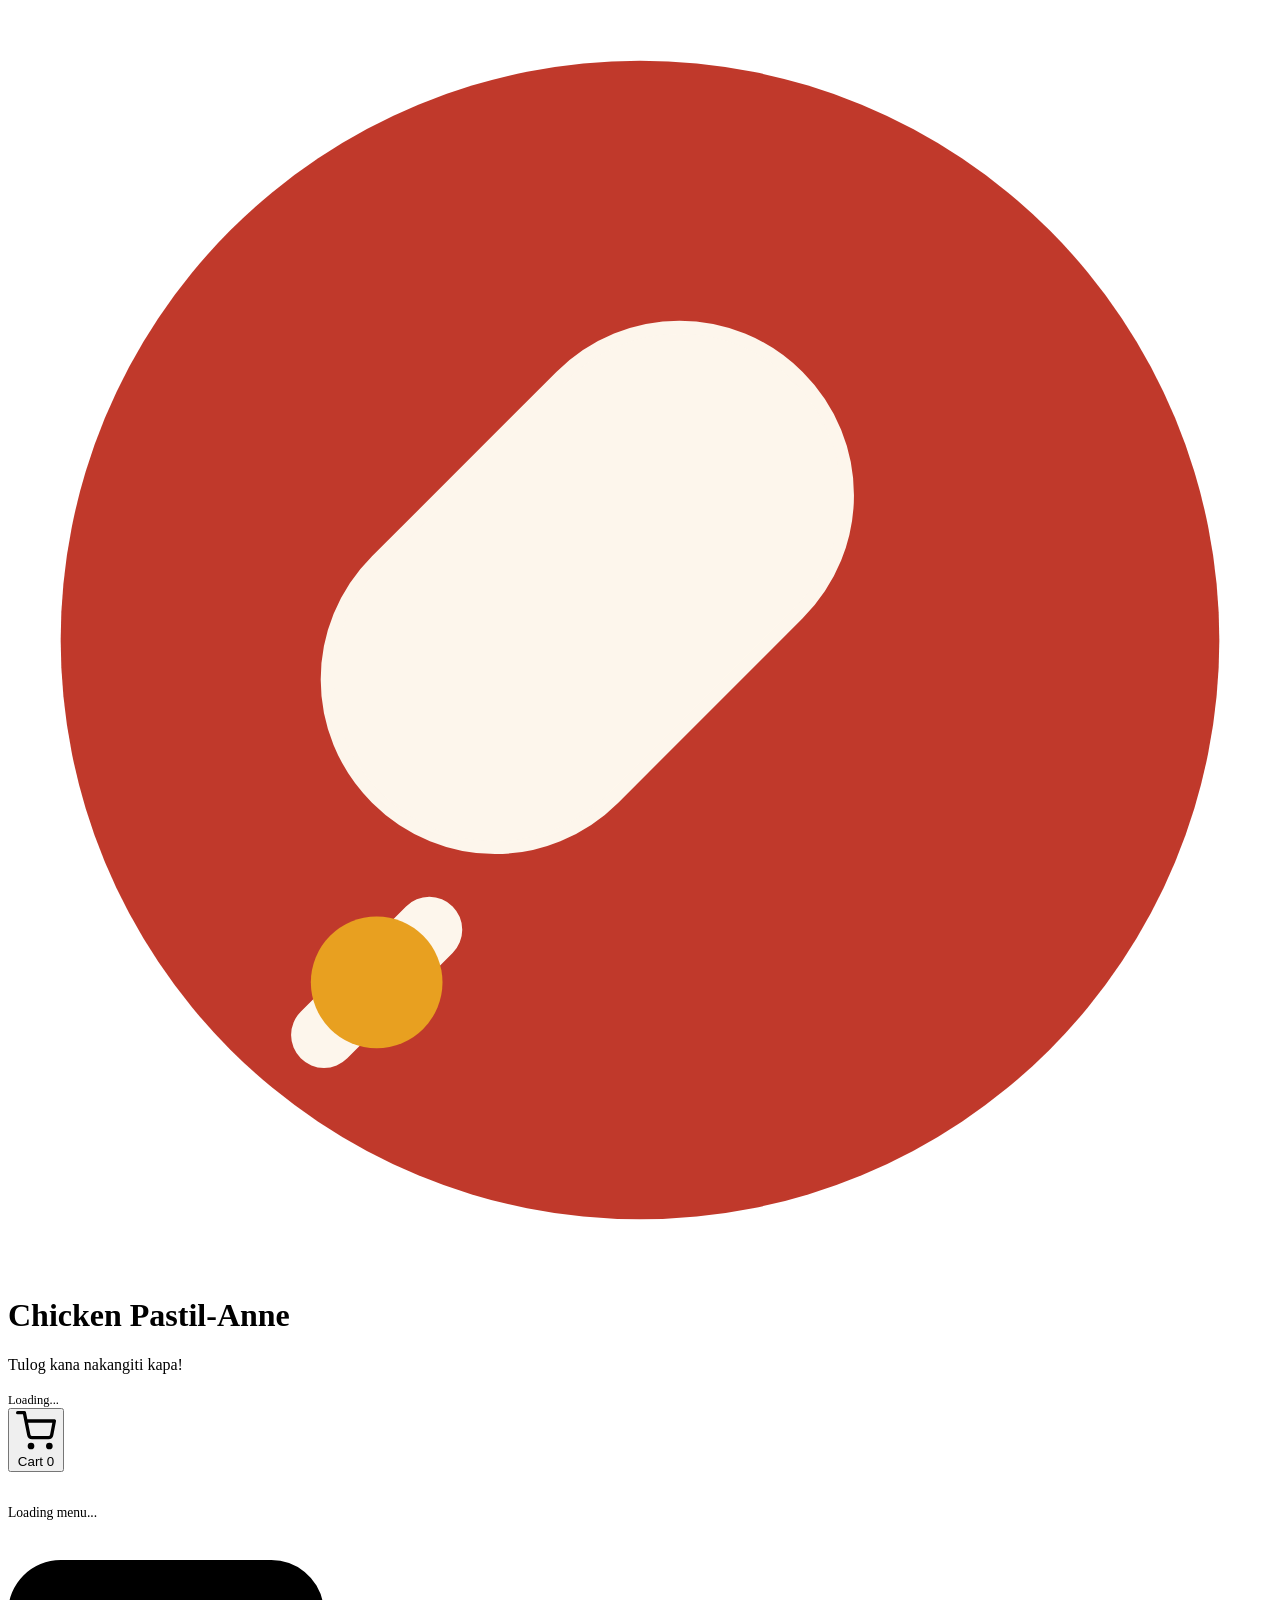
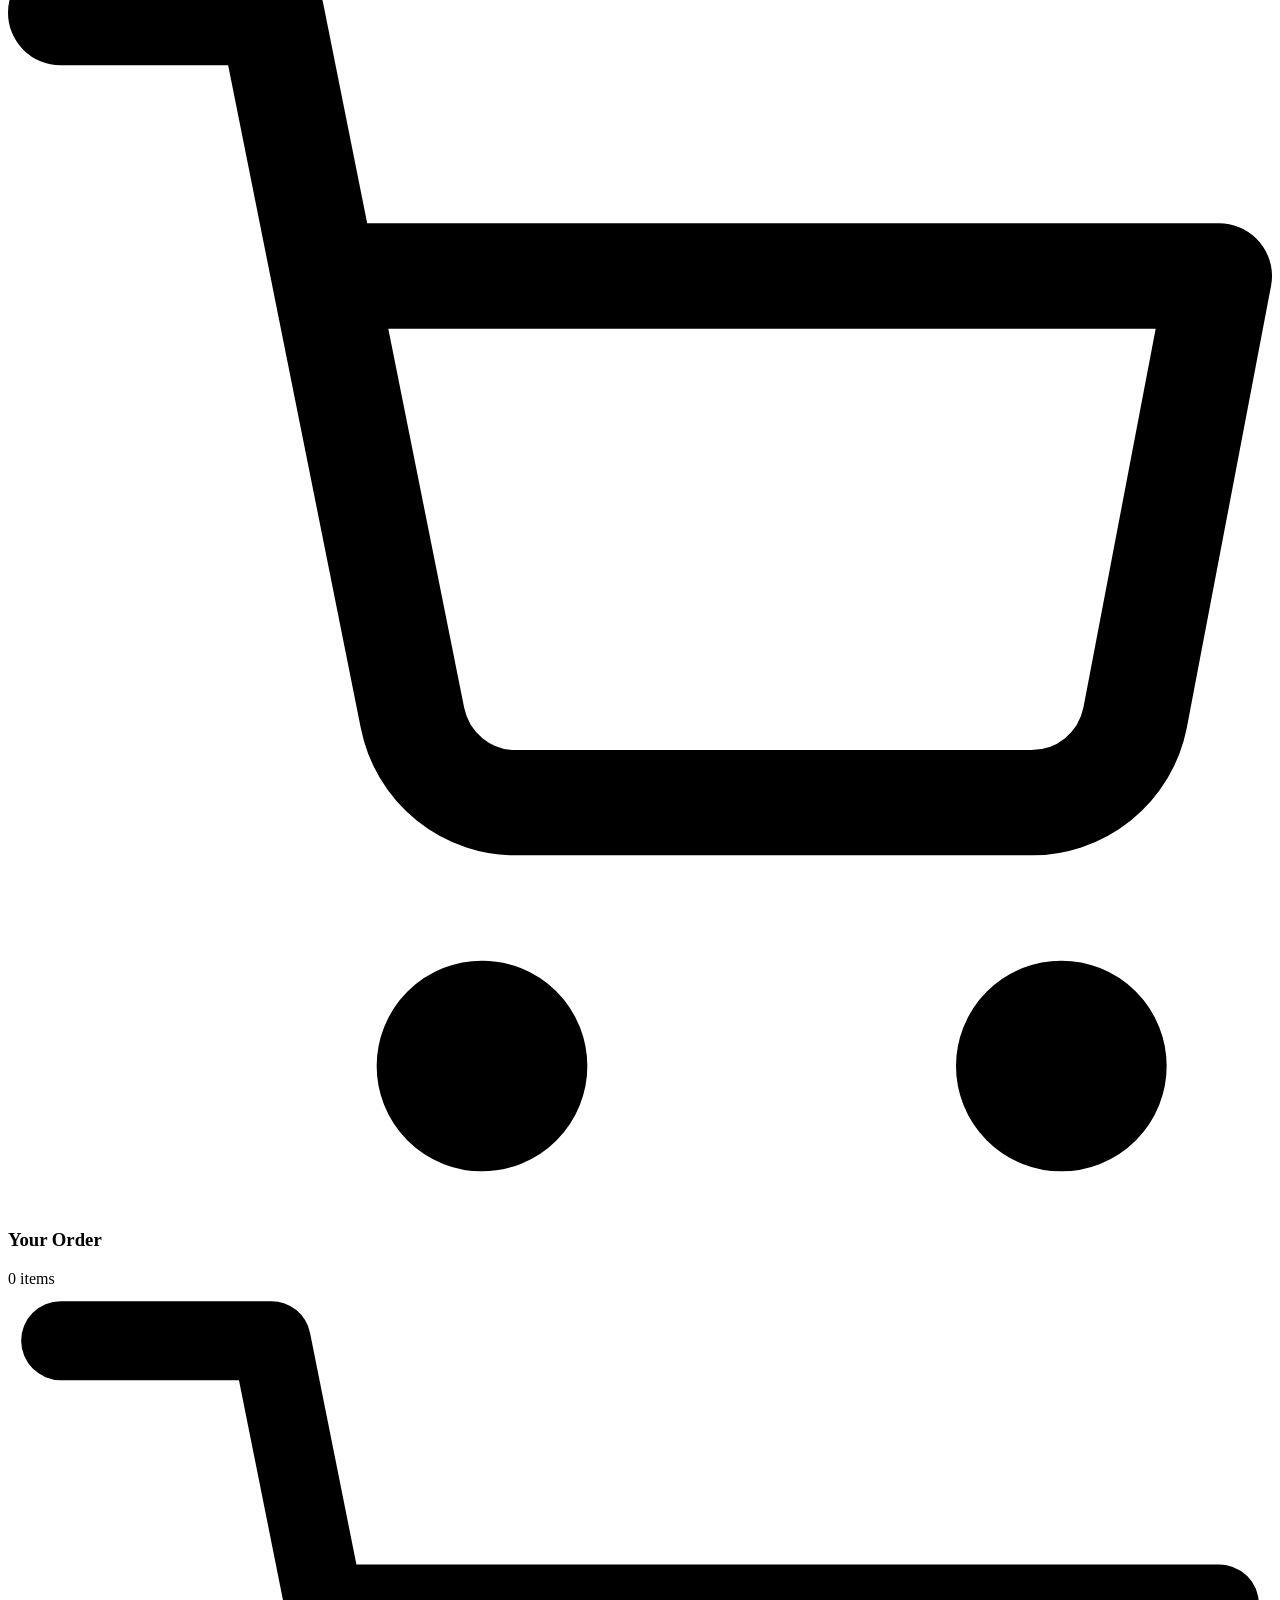
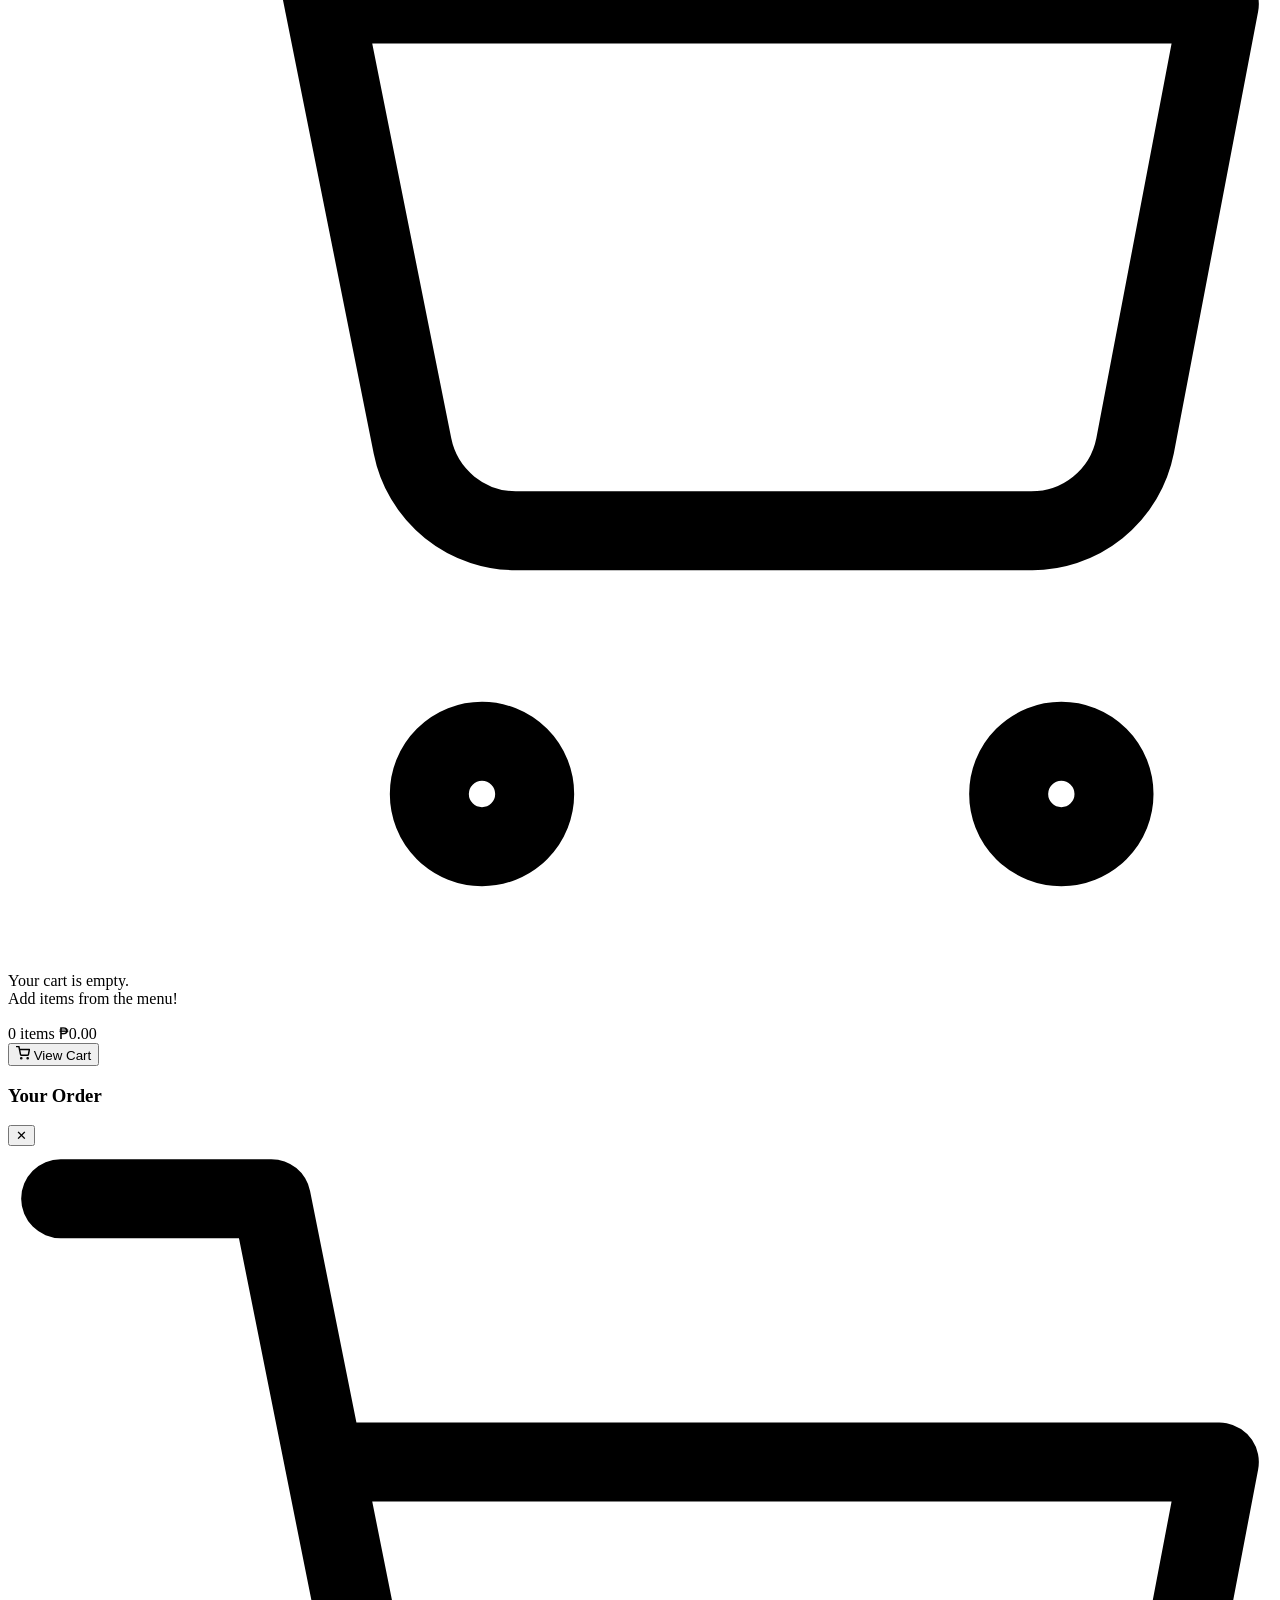
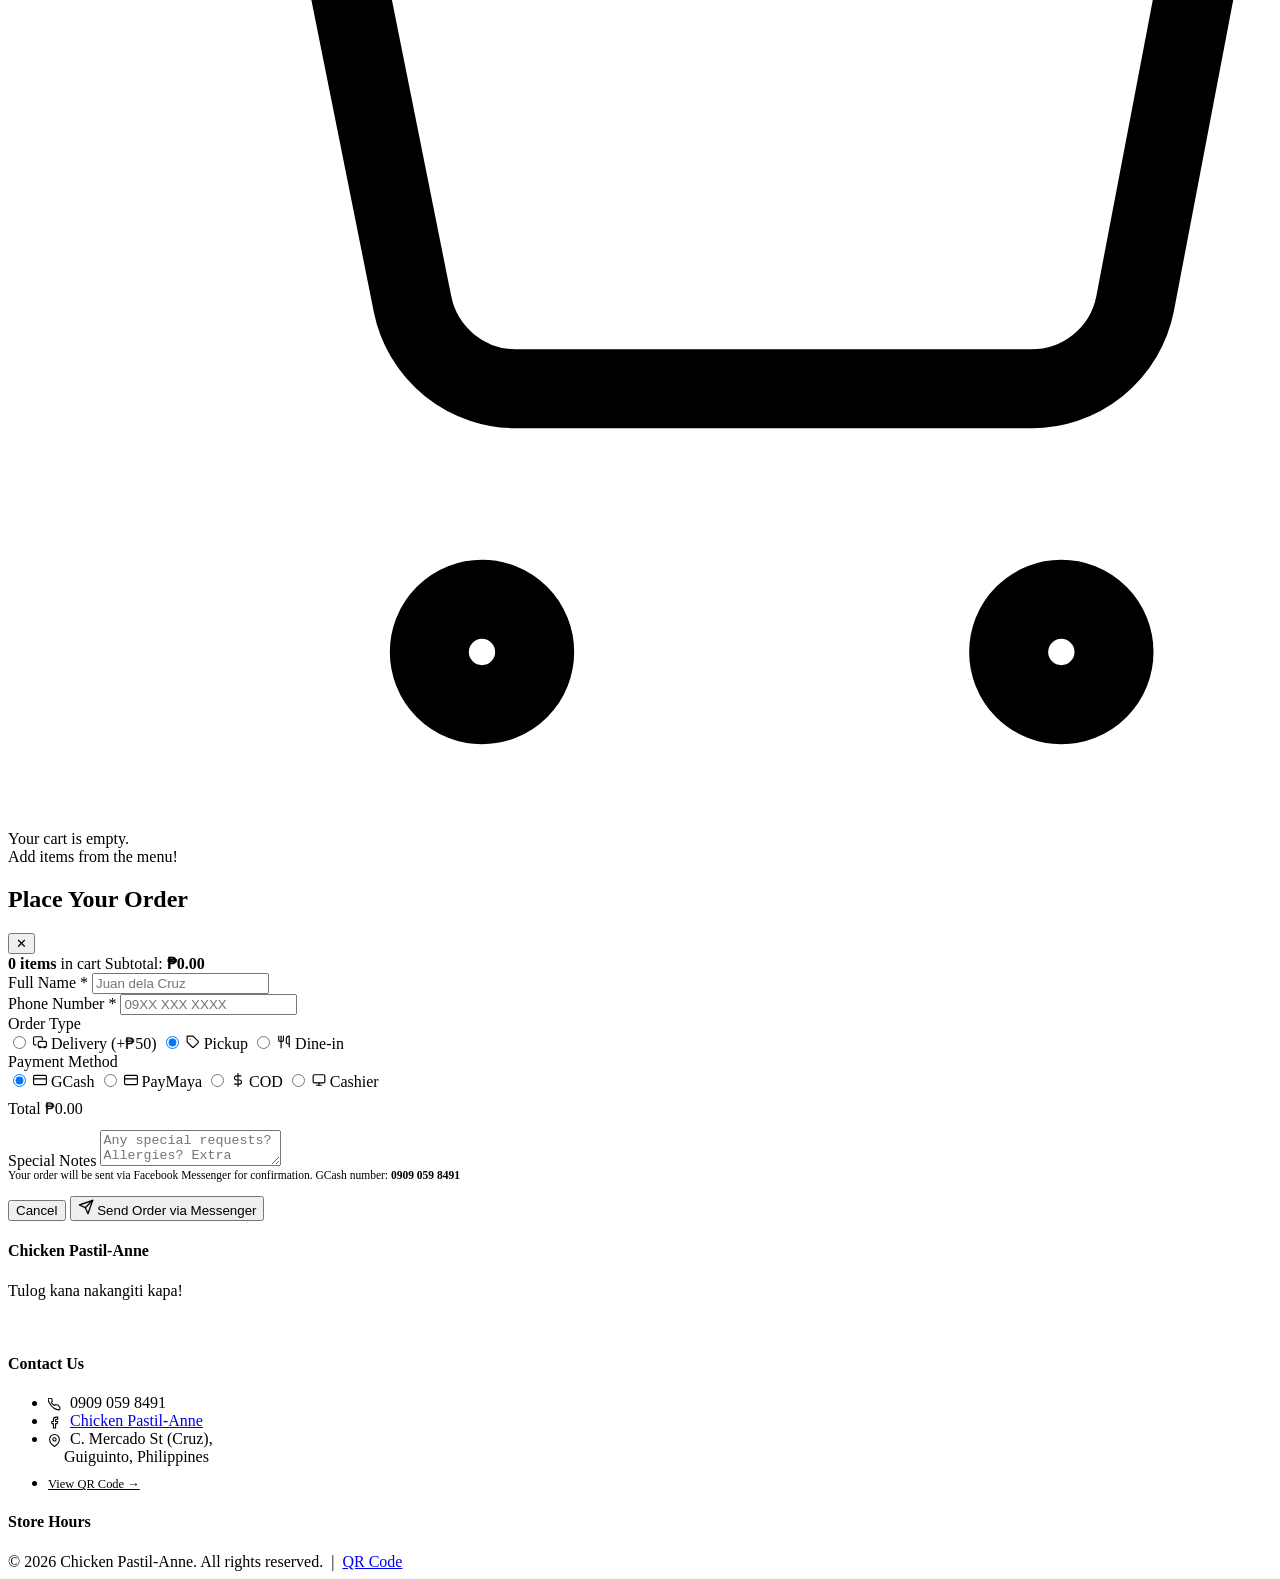
==== index.html @ 79c81e2c "Add files via upload" ====
<!DOCTYPE html>
<html lang="en">
<head>
  <meta charset="UTF-8" />
  <meta name="viewport" content="width=device-width, initial-scale=1.0" />
  <title>Chicken Pastil-Anne — Online Order</title>
  <meta name="description" content="Order online from Chicken Pastil-Anne. Tulog kana nakangiti kapa!" />
  <meta property="og:title"       content="Chicken Pastil-Anne — Online Order" />
  <meta property="og:description" content="Order pastil, boneless chicken, silog meals & more!" />
  <meta property="og:type"        content="website" />
  <link rel="stylesheet" href="css/style.css" />
  <!-- Preconnect for fonts -->
  <link rel="preconnect" href="https://fonts.googleapis.com" />
  <link rel="preconnect" href="https://fonts.gstatic.com" crossorigin />
</head>
<body>

<!-- ============================================================
     HEADER / HERO
     ============================================================ -->
<header class="site-header">
  <div class="header-inner">
    <!-- Logo -->
    <div class="logo-mark">
      <div class="logo-icon">
        <!-- Chicken / drumstick SVG icon -->
        <svg viewBox="0 0 48 48" fill="none" xmlns="http://www.w3.org/2000/svg">
          <circle cx="24" cy="24" r="22" fill="#c0392b"/>
          <path d="M30 14c-2.5-2.5-6.5-2.5-9 0l-7 7c-2.5 2.5-2.5 6.5 0 9 1.25 1.25 2.9 1.88 4.5 1.88 1.6 0 3.25-.63 4.5-1.88l7-7c2.5-2.5 2.5-6.5 0-9z" fill="#fdf6ec" stroke="#fdf6ec" stroke-width="0.5"/>
          <path d="M16 35l-4 4" stroke="#fdf6ec" stroke-width="2.5" stroke-linecap="round"/>
          <circle cx="14" cy="37" r="2.5" fill="#e8a020"/>
        </svg>
      </div>
      <div class="logo-text">
        <h1>Chicken Pastil-Anne</h1>
        <p class="tagline">Tulog kana nakangiti kapa!</p>
      </div>
    </div>

    <!-- Badges -->
    <div class="hero-badges" id="hero-badges">
      <!-- Filled by JS -->
    </div>
  </div>

  <!-- Top Bar -->
  <div class="top-bar">
    <div class="top-bar-inner">
      <div class="open-status">
        <span class="status-dot" id="status-dot"></span>
        <span id="status-label" style="font-size:0.78rem;color:var(--text-muted)">Loading...</span>
      </div>
      <button class="cart-toggle-btn" onclick="openCartDrawer()">
        <svg viewBox="0 0 24 24" fill="none" stroke="currentColor" stroke-width="2" stroke-linecap="round" stroke-linejoin="round">
          <circle cx="9" cy="21" r="1"/><circle cx="20" cy="21" r="1"/>
          <path d="M1 1h4l2.68 13.39a2 2 0 002 1.61h9.72a2 2 0 002-1.61L23 6H6"/>
        </svg>
        <span>Cart</span>
        <span class="cart-count-badge" id="cart-count-badge">0</span>
      </button>
    </div>
  </div>
</header>

<!-- ============================================================
     CATEGORY NAV
     ============================================================ -->
<nav class="category-nav" aria-label="Menu categories">
  <div class="category-nav-inner" id="category-nav-inner">
    <!-- Filled by JS -->
  </div>
</nav>

<!-- ============================================================
     MAIN LAYOUT
     ============================================================ -->
<div class="page-layout">

  <!-- ── Menu Content ── -->
  <main class="menu-content">
    <div id="menu-container">
      <p style="color:var(--text-muted);padding:20px 0;font-size:0.85rem;">Loading menu...</p>
    </div>
  </main>

  <!-- ── Desktop Cart Sidebar ── -->
  <aside class="cart-sidebar">
    <div class="cart-sidebar-header">
      <h3>
        <svg viewBox="0 0 24 24" fill="none" stroke="currentColor" stroke-width="2" stroke-linecap="round" stroke-linejoin="round">
          <circle cx="9" cy="21" r="1"/><circle cx="20" cy="21" r="1"/>
          <path d="M1 1h4l2.68 13.39a2 2 0 002 1.61h9.72a2 2 0 002-1.61L23 6H6"/>
        </svg>
        Your Order
      </h3>
      <span class="cart-item-count" id="sidebar-count">0 items</span>
    </div>

    <!-- Cart Items -->
    <div class="cart-items-list" id="sidebar-cart-items">
      <!-- Filled by JS -->
    </div>
    <div class="cart-empty" id="sidebar-cart-empty">
      <svg viewBox="0 0 24 24" fill="none" stroke="currentColor" stroke-width="1.5" stroke-linecap="round" stroke-linejoin="round">
        <circle cx="9" cy="21" r="1"/><circle cx="20" cy="21" r="1"/>
        <path d="M1 1h4l2.68 13.39a2 2 0 002 1.61h9.72a2 2 0 002-1.61L23 6H6"/>
      </svg>
      <p>Your cart is empty.<br>Add items from the menu!</p>
    </div>

    <!-- Cart Footer -->
    <div class="cart-footer" id="sidebar-cart-footer" style="display:none">
      <div class="cart-summary-line">
        <span>Subtotal</span>
        <span id="sidebar-subtotal">&#8369;0.00</span>
      </div>
      <div class="cart-summary-line" style="font-size:0.72rem;color:var(--text-muted);opacity:0.7;">
        <span>Delivery fee calculated at checkout</span>
      </div>
      <div class="cart-total-line" style="border-top:1px solid var(--border);padding-top:8px;">
        <span>Total</span>
        <span id="sidebar-total">&#8369;0.00</span>
      </div>
      <button class="checkout-btn" onclick="openOrderModal()">
        <svg viewBox="0 0 24 24" fill="none" stroke="currentColor" stroke-width="2" stroke-linecap="round" stroke-linejoin="round" width="16" height="16">
          <line x1="22" y1="2" x2="11" y2="13"/><polygon points="22 2 15 22 11 13 2 9 22 2"/>
        </svg>
        Place Order via Messenger
      </button>
      <button class="clear-cart-btn" onclick="clearCart()">Clear cart</button>
    </div>
  </aside>

</div><!-- /page-layout -->

<!-- ============================================================
     MOBILE CART BAR
     ============================================================ -->
<div class="mobile-cart-bar" id="mobile-cart-bar">
  <div class="mobile-cart-info">
    <span class="mobile-cart-qty" id="mobile-cart-qty">0 items</span>
    <span class="mobile-cart-total" id="mobile-cart-amount">&#8369;0.00</span>
  </div>
  <button class="mobile-cart-cta" onclick="openCartDrawer()">
    <svg viewBox="0 0 24 24" fill="none" stroke="currentColor" stroke-width="2.5" stroke-linecap="round" stroke-linejoin="round" width="14" height="14">
      <circle cx="9" cy="21" r="1"/><circle cx="20" cy="21" r="1"/>
      <path d="M1 1h4l2.68 13.39a2 2 0 002 1.61h9.72a2 2 0 002-1.61L23 6H6"/>
    </svg>
    View Cart
  </button>
</div>

<!-- ============================================================
     MOBILE CART DRAWER
     ============================================================ -->
<div class="cart-drawer-overlay" id="cart-drawer-overlay">
  <div class="cart-drawer">
    <div class="cart-drawer-handle"></div>
    <div class="cart-drawer-head">
      <h3>Your Order</h3>
      <button class="close-drawer-btn" onclick="closeCartDrawer()" aria-label="Close cart">&#x2715;</button>
    </div>

    <div class="cart-drawer-body">
      <div id="drawer-cart-items"></div>
      <div class="cart-empty" id="drawer-cart-empty">
        <svg viewBox="0 0 24 24" fill="none" stroke="currentColor" stroke-width="1.5" stroke-linecap="round" stroke-linejoin="round">
          <circle cx="9" cy="21" r="1"/><circle cx="20" cy="21" r="1"/>
          <path d="M1 1h4l2.68 13.39a2 2 0 002 1.61h9.72a2 2 0 002-1.61L23 6H6"/>
        </svg>
        <p>Your cart is empty.<br>Add items from the menu!</p>
      </div>
    </div>

    <div class="cart-drawer-footer" id="drawer-cart-footer" style="display:none">
      <div class="cart-summary-line">
        <span>Subtotal</span>
        <span id="drawer-subtotal">&#8369;0.00</span>
      </div>
      <div class="cart-total-line" style="border-top:1px solid var(--border);padding-top:8px;">
        <span>Total</span>
        <span id="drawer-total">&#8369;0.00</span>
      </div>
      <button class="checkout-btn" onclick="closeCartDrawer(); openOrderModal();">
        <svg viewBox="0 0 24 24" fill="none" stroke="currentColor" stroke-width="2" stroke-linecap="round" stroke-linejoin="round" width="16" height="16">
          <line x1="22" y1="2" x2="11" y2="13"/><polygon points="22 2 15 22 11 13 2 9 22 2"/>
        </svg>
        Place Order via Messenger
      </button>
      <button class="clear-cart-btn" onclick="clearCart()">Clear cart</button>
    </div>
  </div>
</div>

<!-- ============================================================
     ORDER MODAL
     ============================================================ -->
<div class="modal-overlay" id="order-modal" role="dialog" aria-modal="true" aria-label="Place your order">
  <div class="modal-box">
    <div class="modal-header">
      <h2>Place Your Order</h2>
      <button class="modal-close" onclick="closeOrderModal()" aria-label="Close">&#x2715;</button>
    </div>

    <div class="modal-body">
      <!-- Order summary mini -->
      <div class="order-summary-mini">
        <span><strong id="modal-count">0 items</strong> in cart</span>
        <span>Subtotal: <strong id="modal-subtotal">&#8369;0.00</strong></span>
      </div>

      <form id="order-form" onsubmit="return false;">

        <!-- Contact -->
        <div class="form-group">
          <label for="cust-name">Full Name <span style="color:var(--red)">*</span></label>
          <input type="text" id="cust-name" placeholder="Juan dela Cruz" required autocomplete="name" />
        </div>
        <div class="form-group">
          <label for="cust-phone">Phone Number <span style="color:var(--red)">*</span></label>
          <input type="tel" id="cust-phone" placeholder="09XX XXX XXXX" required autocomplete="tel" />
        </div>

        <!-- Order Type -->
        <div class="form-group">
          <label>Order Type</label>
          <div class="radio-group">
            <label class="radio-label">
              <input type="radio" name="order-type" value="Delivery" />
              <svg viewBox="0 0 24 24" fill="none" stroke="currentColor" stroke-width="2" stroke-linecap="round" stroke-linejoin="round" width="14" height="14">
                <path d="M5 17H3a2 2 0 01-2-2V5a2 2 0 012-2h11a2 2 0 012 2v3"/>
                <rect x="9" y="11" width="14" height="10" rx="2"/>
                <circle cx="12" cy="21" r="1"/><circle cx="20" cy="21" r="1"/>
              </svg>
              Delivery (+&#8369;50)
            </label>
            <label class="radio-label">
              <input type="radio" name="order-type" value="Pickup" checked />
              <svg viewBox="0 0 24 24" fill="none" stroke="currentColor" stroke-width="2" stroke-linecap="round" stroke-linejoin="round" width="14" height="14">
                <path d="M20.59 13.41l-7.17 7.17a2 2 0 01-2.83 0L2 12V2h10l8.59 8.59a2 2 0 010 2.82z"/><line x1="7" y1="7" x2="7.01" y2="7"/>
              </svg>
              Pickup
            </label>
            <label class="radio-label">
              <input type="radio" name="order-type" value="Dine-in" />
              <svg viewBox="0 0 24 24" fill="none" stroke="currentColor" stroke-width="2" stroke-linecap="round" stroke-linejoin="round" width="14" height="14">
                <path d="M3 2v7c0 1.1.9 2 2 2h4a2 2 0 002-2V2"/><path d="M7 2v20"/>
                <path d="M21 15V2a5 5 0 00-5 5v6c0 1.1.9 2 2 2h3v5"/>
              </svg>
              Dine-in
            </label>
          </div>
        </div>

        <!-- Address (shown only for Delivery) -->
        <div class="form-group" id="address-group" style="display:none">
          <label for="cust-address">Delivery Address <span style="color:var(--red)">*</span></label>
          <textarea id="cust-address" placeholder="House No., Street, Barangay, City"></textarea>
        </div>

        <!-- Payment -->
        <div class="form-group">
          <label>Payment Method</label>
          <div class="radio-group">
            <label class="radio-label">
              <input type="radio" name="payment" value="GCash" checked />
              <svg viewBox="0 0 24 24" fill="none" stroke="currentColor" stroke-width="2" stroke-linecap="round" stroke-linejoin="round" width="14" height="14">
                <rect x="1" y="4" width="22" height="16" rx="2"/><line x1="1" y1="10" x2="23" y2="10"/>
              </svg>
              GCash
            </label>
            <label class="radio-label">
              <input type="radio" name="payment" value="PayMaya" />
              <svg viewBox="0 0 24 24" fill="none" stroke="currentColor" stroke-width="2" stroke-linecap="round" stroke-linejoin="round" width="14" height="14">
                <rect x="1" y="4" width="22" height="16" rx="2"/><line x1="1" y1="10" x2="23" y2="10"/>
              </svg>
              PayMaya
            </label>
            <label class="radio-label">
              <input type="radio" name="payment" value="Cash on Delivery" />
              <svg viewBox="0 0 24 24" fill="none" stroke="currentColor" stroke-width="2" stroke-linecap="round" stroke-linejoin="round" width="14" height="14">
                <line x1="12" y1="1" x2="12" y2="23"/><path d="M17 5H9.5a3.5 3.5 0 000 7h5a3.5 3.5 0 010 7H6"/>
              </svg>
              COD
            </label>
            <label class="radio-label">
              <input type="radio" name="payment" value="Cashier" />
              <svg viewBox="0 0 24 24" fill="none" stroke="currentColor" stroke-width="2" stroke-linecap="round" stroke-linejoin="round" width="14" height="14">
                <rect x="2" y="3" width="20" height="14" rx="2"/><path d="M8 21h8"/><path d="M12 17v4"/>
              </svg>
              Cashier
            </label>
          </div>
        </div>

        <!-- Delivery fee row (shown dynamically) -->
        <div class="cart-summary-line" id="modal-delivery-row" style="display:none;margin-bottom:8px;">
          <span style="font-size:0.82rem;color:var(--text-muted)">Delivery Fee</span>
          <span style="font-size:0.82rem;color:var(--gold-light)" id="modal-delivery-fee">&#8369;50.00</span>
        </div>
        <div class="cart-total-line" style="border-top:1px solid var(--border);padding-top:8px;margin-bottom:12px;">
          <span>Total</span>
          <span id="modal-total">&#8369;0.00</span>
        </div>

        <!-- Notes -->
        <div class="form-group">
          <label for="order-notes">Special Notes</label>
          <textarea id="order-notes" placeholder="Any special requests? Allergies? Extra sawsawan?"></textarea>
        </div>

      </form>

      <p style="font-size:0.72rem;color:var(--text-muted);line-height:1.6;margin-top:-4px;">
        Your order will be sent via Facebook Messenger for confirmation.
        GCash number: <strong style="color:var(--gold-light)">0909 059 8491</strong>
      </p>
    </div>

    <div class="modal-footer">
      <button class="cancel-order-btn" onclick="closeOrderModal()">Cancel</button>
      <button class="submit-order-btn" onclick="submitOrder(event)">
        <svg viewBox="0 0 24 24" fill="none" stroke="currentColor" stroke-width="2" stroke-linecap="round" stroke-linejoin="round" width="16" height="16">
          <line x1="22" y1="2" x2="11" y2="13"/><polygon points="22 2 15 22 11 13 2 9 22 2"/>
        </svg>
        Send Order via Messenger
      </button>
    </div>
  </div>
</div>

<!-- ============================================================
     TOAST CONTAINER
     ============================================================ -->
<div id="toast-container" aria-live="polite"></div>

<!-- ============================================================
     FOOTER
     ============================================================ -->
<footer class="site-footer">
  <div class="footer-inner">

    <div class="footer-col">
      <h4>Chicken Pastil-Anne</h4>
      <p>Tulog kana nakangiti kapa!</p>
      <br>
      <div class="footer-services" id="footer-services">
        <!-- Filled by JS -->
      </div>
    </div>

    <div class="footer-col">
      <h4>Contact Us</h4>
      <ul>
        <li>
          <svg viewBox="0 0 24 24" fill="none" stroke="currentColor" stroke-width="2" stroke-linecap="round" stroke-linejoin="round" width="13" height="13" style="display:inline;vertical-align:middle;margin-right:5px;">
            <path d="M22 16.92v3a2 2 0 01-2.18 2 19.79 19.79 0 01-8.63-3.07A19.5 19.5 0 013.07 9.81a19.79 19.79 0 01-3.07-8.67A2 2 0 012 .18h3a2 2 0 012 1.72c.127.96.361 1.903.7 2.81a2 2 0 01-.45 2.11L6.09 7.91a16 16 0 006 6l1.09-1.09a2 2 0 012.11-.45c.907.339 1.85.573 2.81.7a2 2 0 011.72 2.02z"/>
          </svg>
          0909 059 8491
        </li>
        <li>
          <svg viewBox="0 0 24 24" fill="none" stroke="currentColor" stroke-width="2" stroke-linecap="round" stroke-linejoin="round" width="13" height="13" style="display:inline;vertical-align:middle;margin-right:5px;">
            <path d="M18 2h-3a5 5 0 00-5 5v3H7v4h3v8h4v-8h3l1-4h-4V7a1 1 0 011-1h3z"/>
          </svg>
          <a href="https://www.facebook.com/Chicken-Pastil-Anne" target="_blank" rel="noopener">Chicken Pastil-Anne</a>
        </li>
        <li>
          <svg viewBox="0 0 24 24" fill="none" stroke="currentColor" stroke-width="2" stroke-linecap="round" stroke-linejoin="round" width="13" height="13" style="display:inline;vertical-align:middle;margin-right:5px;">
            <path d="M21 10c0 7-9 13-9 13s-9-6-9-13a9 9 0 0118 0z"/><circle cx="12" cy="10" r="3"/>
          </svg>
          C. Mercado St (Cruz),<br>&nbsp;&nbsp;&nbsp;&nbsp;Guiguinto, Philippines
        </li>
        <li style="margin-top:8px;">
          <a href="qr.html" style="color:var(--gold-light);font-size:0.78rem;">
            View QR Code &rarr;
          </a>
        </li>
      </ul>
    </div>

    <div class="footer-col">
      <h4>Store Hours</h4>
      <div class="hours-table" id="hours-table">
        <!-- Filled by JS -->
      </div>
    </div>

  </div>
  <div class="footer-bottom">
    &copy; <span id="footer-year"></span> Chicken Pastil-Anne. All rights reserved.
    &nbsp;|&nbsp;
    <a href="qr.html">QR Code</a>
  </div>
</footer>

<script src="js/app.js"></script>
<script>
  /* ── Fill footer after menu loads ── */
  document.addEventListener('DOMContentLoaded', () => {
    document.getElementById('footer-year').textContent = new Date().getFullYear();

    // Poll until MENU is loaded
    const wait = setInterval(() => {
      if (!window.MENU) return; // app.js sets this after load
      clearInterval(wait);
      fillFooter();
    }, 100);

    // Fallback: also trigger after fetch via custom event
    window.addEventListener('menu-loaded', fillFooter, { once: true });
  });

  function fillFooter() {
    if (!window.MENU) return;
    const r = window.MENU.restaurant;

    // Services
    const svc = document.getElementById('footer-services');
    if (svc && r.services) {
      svc.innerHTML = r.services
        .map(s => `<span class="service-tag">${s}</span>`)
        .join('');
    }

    // Hours
    const ht   = document.getElementById('hours-table');
    const days  = ['Monday','Tuesday','Wednesday','Thursday','Friday','Saturday','Sunday'];
    const today = ['Sunday','Monday','Tuesday','Wednesday','Thursday','Friday','Saturday'][new Date().getDay()];
    if (ht && r.hours) {
      ht.innerHTML = days.map(d => {
        const h = r.hours[d] || 'CLOSED';
        const isToday = d === today;
        const isClosed = h === 'CLOSED';
        return `<div class="hours-row${isToday ? ' today' : ''}">
          <span>${d.slice(0,3)}</span>
          <span class="${isClosed ? 'closed-text' : ''}">${h}</span>
        </div>`;
      }).join('');
    }
  }
</script>


</body>
</html>
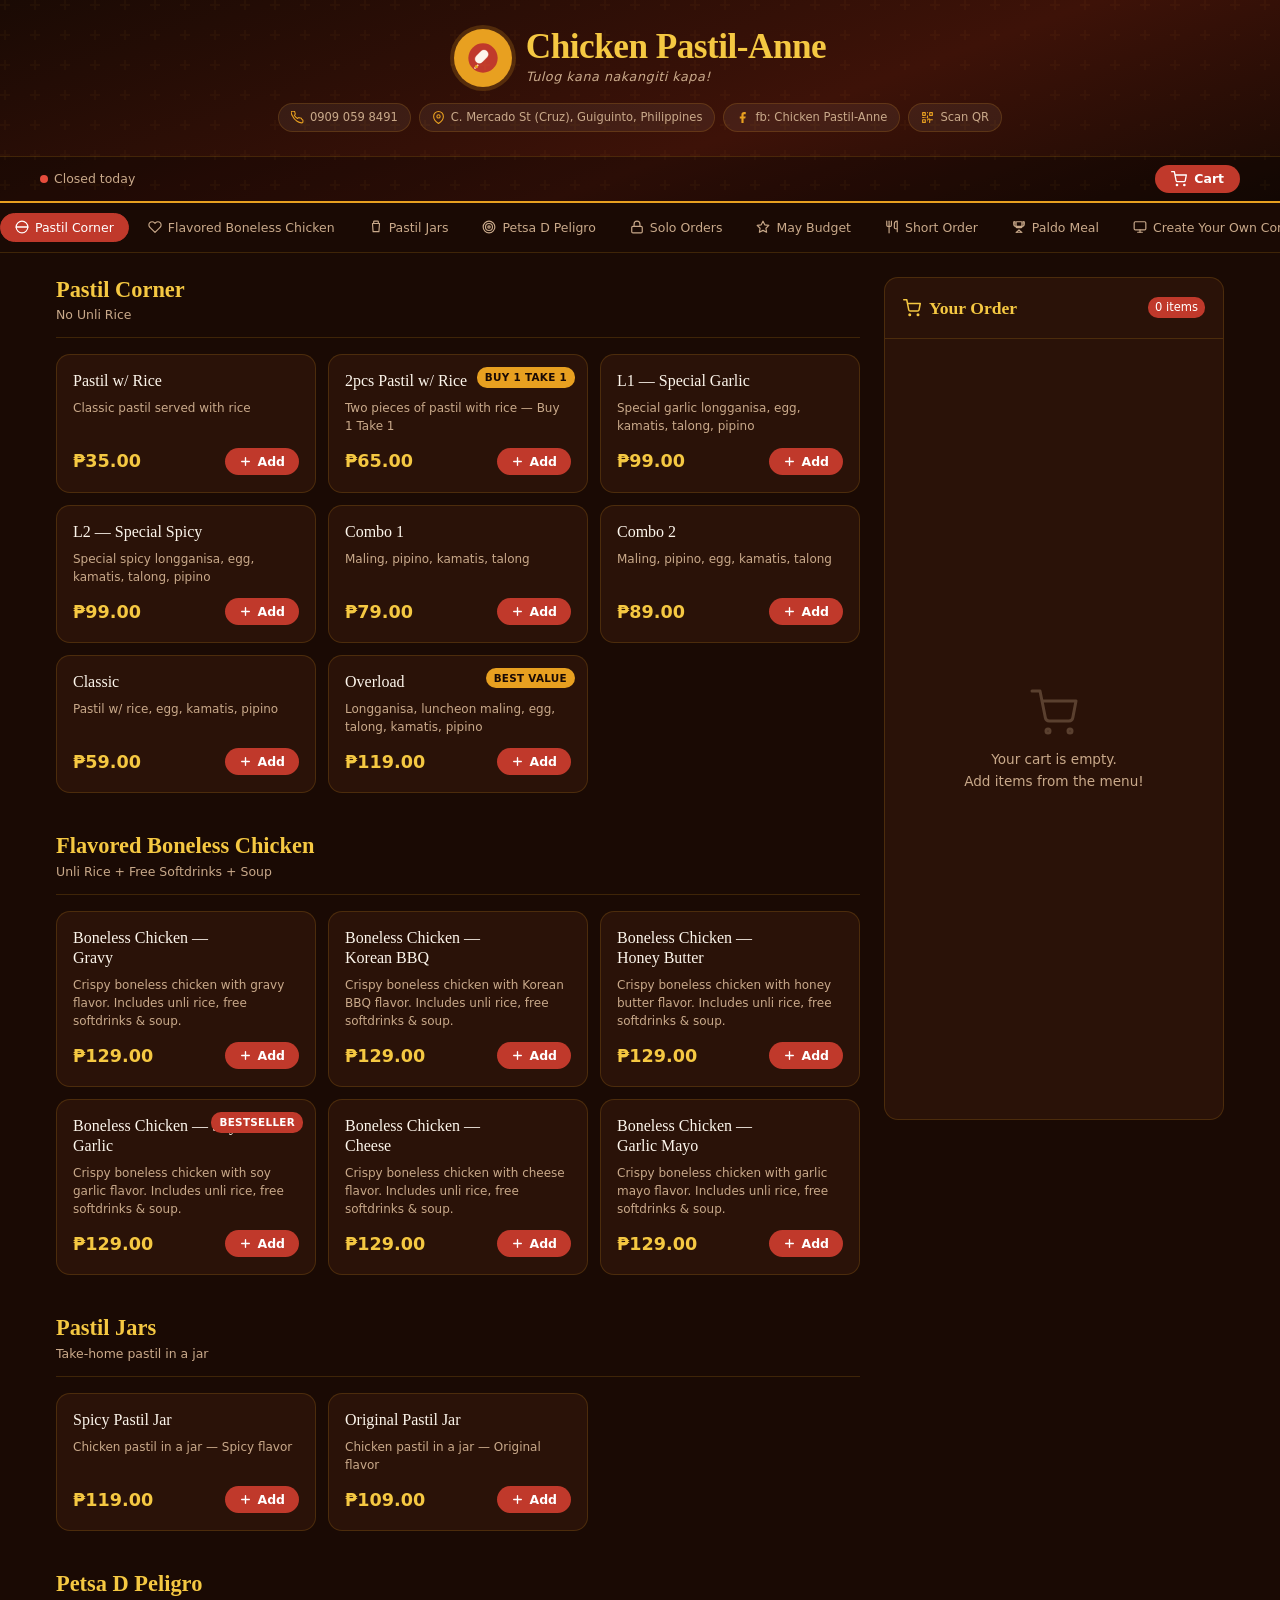
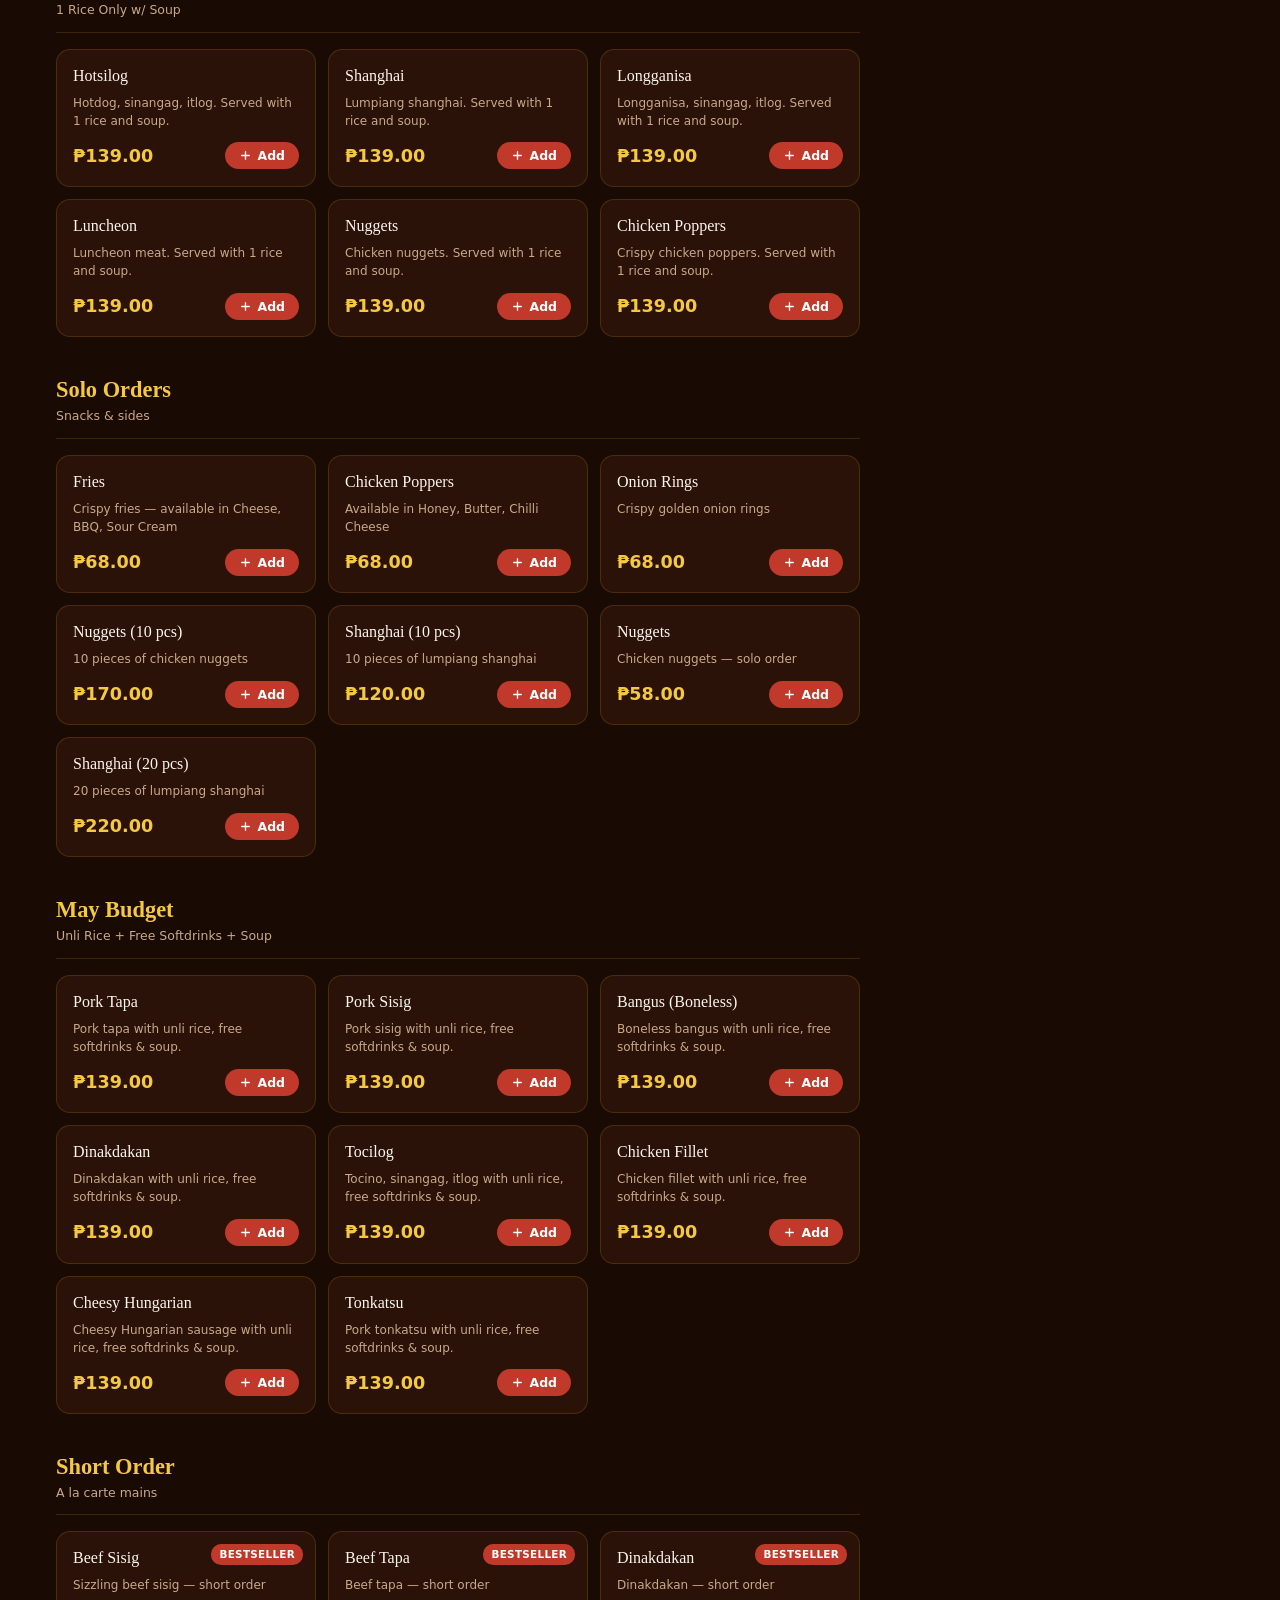
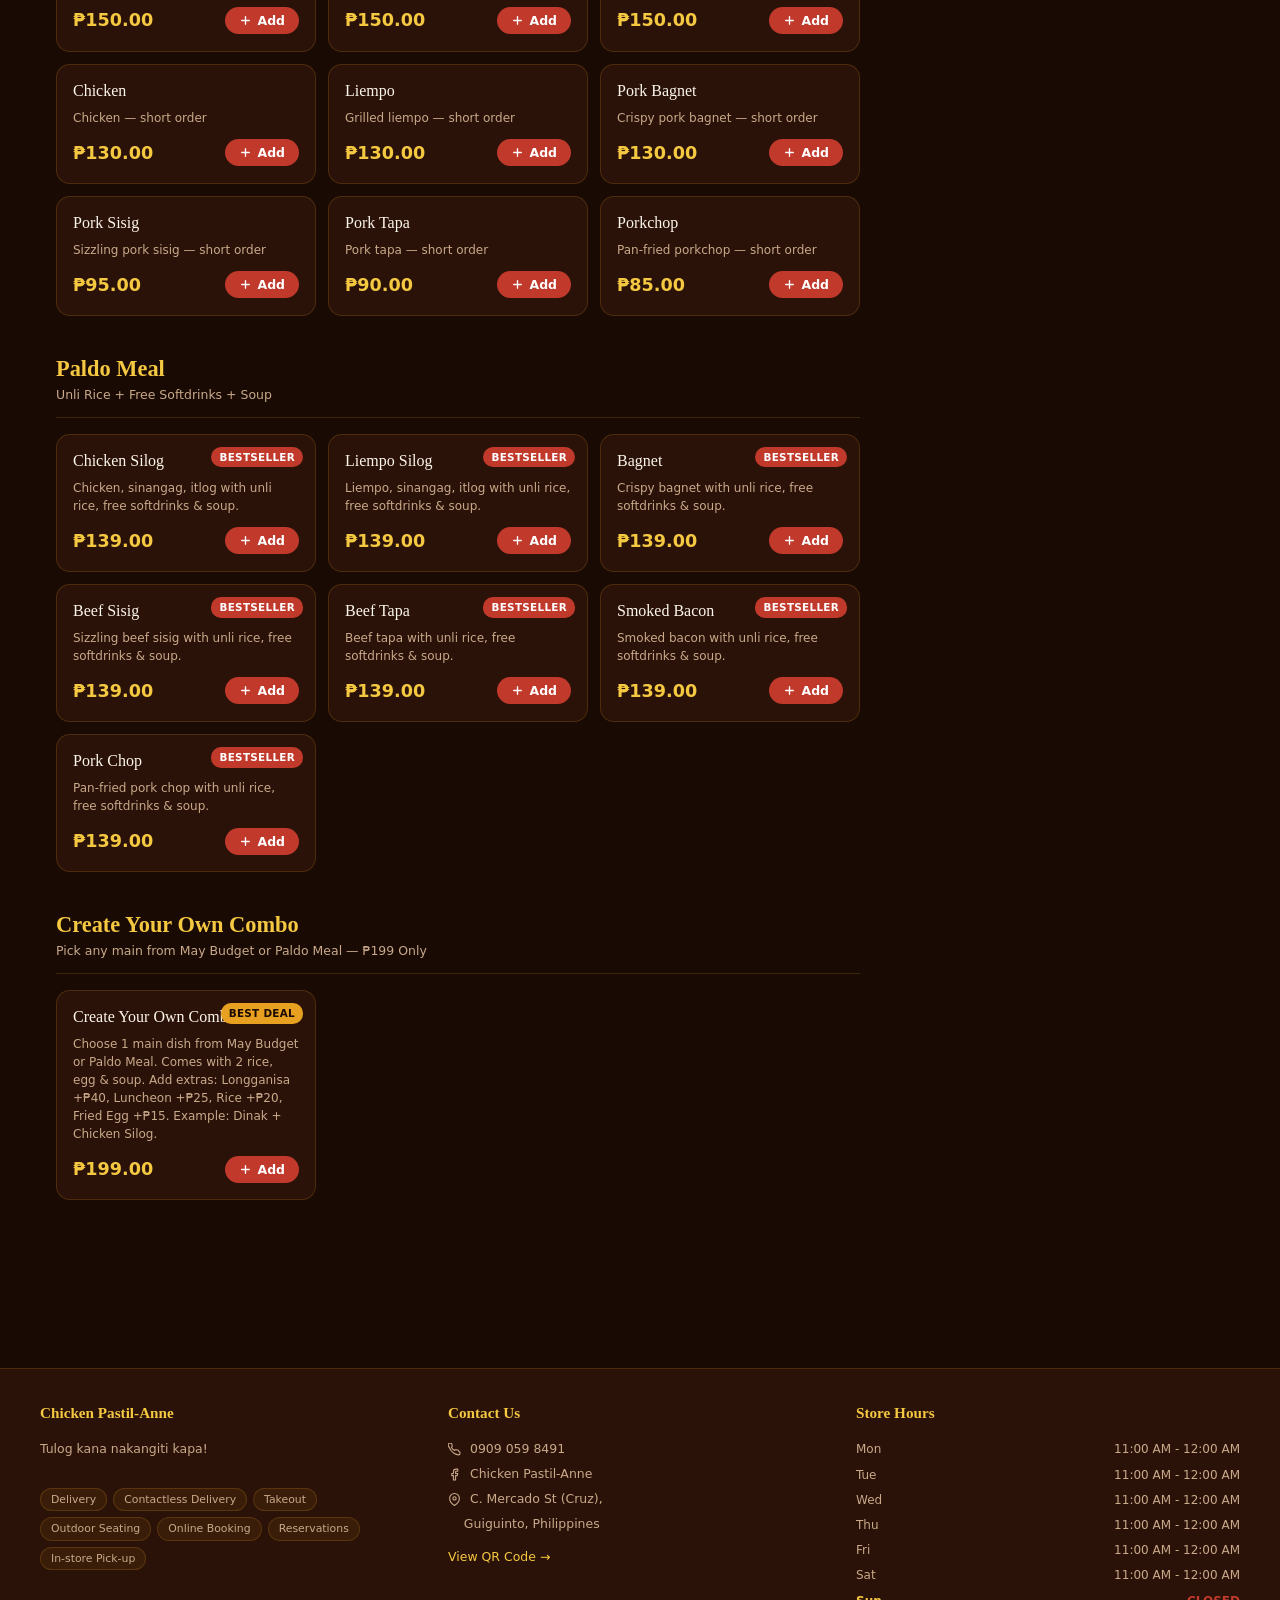
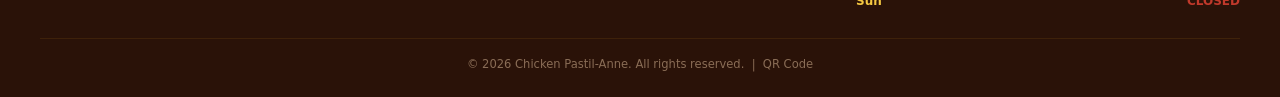
==== commit b8b902aa: "fix vercel static structure: move assets to css/js/data and absolute paths" ====
--- a/index.html
+++ b/index.html
@@ -8,7 +8,7 @@
   <meta property="og:title"       content="Chicken Pastil-Anne — Online Order" />
   <meta property="og:description" content="Order pastil, boneless chicken, silog meals & more!" />
   <meta property="og:type"        content="website" />
-  <link rel="stylesheet" href="css/style.css" />
+  <link rel="stylesheet" href="/css/style.css" />
   <!-- Preconnect for fonts -->
   <link rel="preconnect" href="https://fonts.googleapis.com" />
   <link rel="preconnect" href="https://fonts.gstatic.com" crossorigin />
@@ -393,7 +393,7 @@
   </div>
 </footer>
 
-<script src="js/app.js"></script>
+<script src="/js/app.js"></script>
 <script>
   /* ── Fill footer after menu loads ── */
   document.addEventListener('DOMContentLoaded', () => {
--- a/css/style.css
+++ b/css/style.css
@@ -0,0 +1,953 @@
+/* ============================================================
+   Chicken Pastil-Anne — style.css
+   Warm, earthy, Filipino street-food energy
+   ============================================================ */
+
+/* ── Google Fonts ── */
+@import url('https://fonts.googleapis.com/css2?family=Playfair+Display:wght@700;900&family=DM+Sans:wght@300;400;500;600&display=swap');
+
+/* ── CSS Variables ── */
+:root {
+  --red:       #c0392b;
+  --red-dark:  #922b21;
+  --red-light: #e74c3c;
+  --gold:      #e8a020;
+  --gold-light:#f5c842;
+  --cream:     #fdf6ec;
+  --warm-bg:   #1a0a04;
+  --panel:     #2a1208;
+  --panel2:    #3d1a0a;
+  --text:      #fdf6ec;
+  --text-muted:#c9a98a;
+  --border:    rgba(232,160,32,0.18);
+  --shadow:    0 4px 24px rgba(0,0,0,0.45);
+  --radius:    14px;
+  --radius-sm: 8px;
+  --transition:0.22s cubic-bezier(.4,0,.2,1);
+  --font-head: 'Playfair Display', Georgia, serif;
+  --font-body: 'DM Sans', system-ui, sans-serif;
+  --cart-w:    340px;
+}
+
+/* ── Reset & Base ── */
+*, *::before, *::after { box-sizing: border-box; margin: 0; padding: 0; }
+html { scroll-behavior: smooth; font-size: 16px; }
+body {
+  font-family: var(--font-body);
+  background: var(--warm-bg);
+  color: var(--text);
+  min-height: 100vh;
+  line-height: 1.6;
+}
+img { max-width: 100%; display: block; }
+button { cursor: pointer; border: none; background: none; font-family: inherit; }
+a { color: inherit; text-decoration: none; }
+ul { list-style: none; }
+
+/* ── Scrollbar ── */
+::-webkit-scrollbar { width: 6px; }
+::-webkit-scrollbar-track { background: var(--panel); }
+::-webkit-scrollbar-thumb { background: var(--gold); border-radius: 3px; }
+
+/* ============================================================
+   HEADER / HERO
+   ============================================================ */
+.site-header {
+  background: linear-gradient(160deg, #1a0a04 0%, #3d1208 60%, #1a0a04 100%);
+  border-bottom: 2px solid var(--gold);
+  padding: 0;
+  position: relative;
+  overflow: hidden;
+}
+.site-header::before {
+  content: '';
+  position: absolute; inset: 0;
+  background: url("data:image/svg+xml,%3Csvg width='60' height='60' viewBox='0 0 60 60' xmlns='http://www.w3.org/2000/svg'%3E%3Cg fill='none' fill-rule='evenodd'%3E%3Cg fill='%23e8a020' fill-opacity='0.04'%3E%3Cpath d='M36 34v-4h-2v4h-4v2h4v4h2v-4h4v-2h-4zm0-30V0h-2v4h-4v2h4v4h2V6h4V4h-4zM6 34v-4H4v4H0v2h4v4h2v-4h4v-2H6zM6 4V0H4v4H0v2h4v4h2V6h4V4H6z'/%3E%3C/g%3E%3C/g%3E%3C/svg%3E");
+  pointer-events: none;
+}
+
+.header-inner {
+  max-width: 1200px;
+  margin: 0 auto;
+  padding: 28px 24px 24px;
+  display: flex;
+  flex-direction: column;
+  align-items: center;
+  gap: 16px;
+}
+
+.logo-mark {
+  display: flex;
+  align-items: center;
+  gap: 14px;
+}
+.logo-icon {
+  width: 58px; height: 58px;
+  background: var(--gold);
+  border-radius: 50%;
+  display: flex; align-items: center; justify-content: center;
+  flex-shrink: 0;
+  box-shadow: 0 0 0 4px rgba(232,160,32,0.2);
+}
+.logo-icon svg { width: 32px; height: 32px; }
+
+.logo-text h1 {
+  font-family: var(--font-head);
+  font-size: clamp(1.5rem, 4vw, 2.2rem);
+  font-weight: 900;
+  color: var(--gold-light);
+  line-height: 1.1;
+  letter-spacing: -0.5px;
+}
+.logo-text .tagline {
+  font-size: 0.8rem;
+  color: var(--text-muted);
+  font-style: italic;
+  letter-spacing: 0.5px;
+}
+
+.hero-badges {
+  display: flex;
+  flex-wrap: wrap;
+  gap: 8px;
+  justify-content: center;
+}
+.hero-badge {
+  background: rgba(255,255,255,0.06);
+  border: 1px solid var(--border);
+  border-radius: 20px;
+  padding: 4px 12px;
+  font-size: 0.72rem;
+  color: var(--text-muted);
+  display: flex;
+  align-items: center;
+  gap: 6px;
+}
+.hero-badge svg { width: 13px; height: 13px; color: var(--gold); }
+
+/* ── Top Nav ── */
+.top-bar {
+  width: 100%;
+  background: rgba(0,0,0,0.3);
+  border-top: 1px solid var(--border);
+  padding: 8px 24px;
+}
+.top-bar-inner {
+  max-width: 1200px;
+  margin: 0 auto;
+  display: flex;
+  align-items: center;
+  justify-content: space-between;
+  gap: 12px;
+}
+.open-status {
+  display: flex;
+  align-items: center;
+  gap: 6px;
+  font-size: 0.78rem;
+}
+.status-dot {
+  width: 8px; height: 8px;
+  border-radius: 50%;
+  background: #2ecc71;
+  animation: pulse 2s infinite;
+}
+.status-dot.closed { background: #e74c3c; animation: none; }
+@keyframes pulse {
+  0%,100% { opacity: 1; transform: scale(1); }
+  50%      { opacity: 0.5; transform: scale(1.3); }
+}
+
+.cart-toggle-btn {
+  background: var(--red);
+  color: #fff;
+  border-radius: 20px;
+  padding: 6px 16px;
+  font-size: 0.78rem;
+  font-weight: 600;
+  display: flex;
+  align-items: center;
+  gap: 7px;
+  transition: background var(--transition);
+  position: relative;
+}
+.cart-toggle-btn:hover { background: var(--red-light); }
+.cart-toggle-btn svg { width: 16px; height: 16px; }
+.cart-count-badge {
+  background: var(--gold);
+  color: var(--warm-bg);
+  border-radius: 50%;
+  width: 18px; height: 18px;
+  font-size: 0.68rem;
+  font-weight: 700;
+  display: flex; align-items: center; justify-content: center;
+  display: none;
+}
+.cart-count-badge.visible { display: flex; }
+
+/* ============================================================
+   LAYOUT
+   ============================================================ */
+.page-layout {
+  max-width: 1200px;
+  margin: 0 auto;
+  padding: 0 16px;
+  display: grid;
+  grid-template-columns: 1fr var(--cart-w);
+  gap: 24px;
+  align-items: start;
+}
+
+/* ============================================================
+   CATEGORY NAV
+   ============================================================ */
+.category-nav {
+  position: sticky;
+  top: 0;
+  z-index: 100;
+  background: var(--warm-bg);
+  border-bottom: 1px solid var(--border);
+  margin: 0 -16px;
+  padding: 0 16px;
+}
+.category-nav-inner {
+  display: flex;
+  gap: 4px;
+  overflow-x: auto;
+  padding: 10px 0;
+  scrollbar-width: none;
+}
+.category-nav-inner::-webkit-scrollbar { display: none; }
+.cat-btn {
+  white-space: nowrap;
+  background: transparent;
+  border: 1px solid transparent;
+  border-radius: 20px;
+  padding: 6px 14px;
+  font-size: 0.78rem;
+  font-weight: 500;
+  color: var(--text-muted);
+  transition: all var(--transition);
+  display: flex;
+  align-items: center;
+  gap: 6px;
+}
+.cat-btn svg { width: 14px; height: 14px; }
+.cat-btn:hover {
+  background: var(--panel2);
+  color: var(--text);
+}
+.cat-btn.active {
+  background: var(--red);
+  color: #fff;
+  border-color: var(--red);
+}
+
+/* ============================================================
+   MENU CONTENT
+   ============================================================ */
+.menu-content {
+  padding: 24px 0 80px;
+}
+
+.category-section {
+  margin-bottom: 40px;
+}
+.section-header {
+  margin-bottom: 16px;
+  padding-bottom: 12px;
+  border-bottom: 1px solid var(--border);
+}
+.section-header h2 {
+  font-family: var(--font-head);
+  font-size: 1.4rem;
+  color: var(--gold-light);
+  line-height: 1.2;
+}
+.section-header p {
+  font-size: 0.78rem;
+  color: var(--text-muted);
+  margin-top: 2px;
+}
+
+.items-grid {
+  display: grid;
+  grid-template-columns: repeat(auto-fill, minmax(240px, 1fr));
+  gap: 12px;
+}
+
+/* ── Menu Item Card ── */
+.menu-card {
+  background: var(--panel);
+  border: 1px solid var(--border);
+  border-radius: var(--radius);
+  padding: 16px;
+  display: flex;
+  flex-direction: column;
+  gap: 8px;
+  transition: border-color var(--transition), transform var(--transition);
+  position: relative;
+}
+.menu-card:hover {
+  border-color: rgba(232,160,32,0.4);
+  transform: translateY(-2px);
+}
+.menu-card.unavailable { opacity: 0.45; pointer-events: none; }
+
+.item-badge {
+  position: absolute;
+  top: 12px; right: 12px;
+  background: var(--gold);
+  color: var(--warm-bg);
+  border-radius: 10px;
+  padding: 2px 8px;
+  font-size: 0.65rem;
+  font-weight: 700;
+  text-transform: uppercase;
+  letter-spacing: 0.3px;
+}
+.item-badge.red { background: var(--red); color: #fff; }
+
+.item-name {
+  font-family: var(--font-head);
+  font-size: 1rem;
+  color: var(--text);
+  line-height: 1.25;
+  padding-right: 60px;
+}
+.item-desc {
+  font-size: 0.75rem;
+  color: var(--text-muted);
+  line-height: 1.5;
+  flex: 1;
+}
+.item-footer {
+  display: flex;
+  align-items: center;
+  justify-content: space-between;
+  margin-top: 4px;
+}
+.item-price {
+  font-size: 1.1rem;
+  font-weight: 700;
+  color: var(--gold-light);
+}
+
+/* ── Quantity Controls ── */
+.qty-controls {
+  display: flex;
+  align-items: center;
+  gap: 0;
+  background: var(--panel2);
+  border-radius: 20px;
+  overflow: hidden;
+  border: 1px solid var(--border);
+}
+.qty-btn {
+  width: 30px; height: 30px;
+  display: flex; align-items: center; justify-content: center;
+  font-size: 1rem;
+  color: var(--text-muted);
+  transition: all var(--transition);
+  font-weight: 600;
+}
+.qty-btn:hover { background: var(--red); color: #fff; }
+.qty-display {
+  min-width: 26px;
+  text-align: center;
+  font-size: 0.85rem;
+  font-weight: 600;
+  color: var(--text);
+}
+
+.add-btn {
+  background: var(--red);
+  color: #fff;
+  border-radius: 20px;
+  padding: 6px 14px;
+  font-size: 0.78rem;
+  font-weight: 600;
+  display: flex;
+  align-items: center;
+  gap: 5px;
+  transition: background var(--transition);
+}
+.add-btn:hover { background: var(--red-light); }
+.add-btn svg { width: 13px; height: 13px; }
+
+/* ============================================================
+   CART SIDEBAR (desktop)
+   ============================================================ */
+.cart-sidebar {
+  position: sticky;
+  top: 57px;
+  height: calc(100vh - 57px);
+  display: flex;
+  flex-direction: column;
+  background: var(--panel);
+  border: 1px solid var(--border);
+  border-radius: var(--radius);
+  margin-top: 24px;
+  overflow: hidden;
+}
+.cart-sidebar-header {
+  padding: 16px 18px;
+  border-bottom: 1px solid var(--border);
+  display: flex;
+  align-items: center;
+  justify-content: space-between;
+}
+.cart-sidebar-header h3 {
+  font-family: var(--font-head);
+  font-size: 1.1rem;
+  color: var(--gold-light);
+  display: flex;
+  align-items: center;
+  gap: 8px;
+}
+.cart-sidebar-header h3 svg { width: 18px; height: 18px; }
+.cart-item-count {
+  font-size: 0.72rem;
+  background: var(--red);
+  color: #fff;
+  border-radius: 10px;
+  padding: 1px 7px;
+}
+
+.cart-items-list {
+  flex: 1;
+  overflow-y: auto;
+  padding: 12px;
+  display: flex;
+  flex-direction: column;
+  gap: 8px;
+}
+
+.cart-empty {
+  display: flex;
+  flex-direction: column;
+  align-items: center;
+  justify-content: center;
+  height: 100%;
+  gap: 12px;
+  color: var(--text-muted);
+  text-align: center;
+  padding: 24px;
+}
+.cart-empty svg { width: 48px; height: 48px; opacity: 0.3; }
+.cart-empty p { font-size: 0.85rem; }
+
+.cart-item {
+  background: var(--panel2);
+  border-radius: var(--radius-sm);
+  padding: 10px 12px;
+  display: flex;
+  flex-direction: column;
+  gap: 6px;
+  border: 1px solid transparent;
+  transition: border-color var(--transition);
+}
+.cart-item:hover { border-color: var(--border); }
+.cart-item-name { font-size: 0.82rem; font-weight: 600; line-height: 1.3; }
+.cart-item-row {
+  display: flex;
+  align-items: center;
+  justify-content: space-between;
+}
+.cart-item-price { font-size: 0.78rem; color: var(--gold-light); font-weight: 600; }
+
+.cart-footer {
+  padding: 14px 18px;
+  border-top: 1px solid var(--border);
+  display: flex;
+  flex-direction: column;
+  gap: 10px;
+}
+.cart-summary-line {
+  display: flex;
+  justify-content: space-between;
+  font-size: 0.82rem;
+  color: var(--text-muted);
+}
+.cart-total-line {
+  display: flex;
+  justify-content: space-between;
+  font-weight: 700;
+  color: var(--gold-light);
+  font-size: 1rem;
+}
+.checkout-btn {
+  background: var(--red);
+  color: #fff;
+  border-radius: var(--radius-sm);
+  padding: 12px;
+  font-size: 0.9rem;
+  font-weight: 700;
+  width: 100%;
+  display: flex;
+  align-items: center;
+  justify-content: center;
+  gap: 8px;
+  transition: background var(--transition);
+  letter-spacing: 0.3px;
+}
+.checkout-btn:hover { background: var(--red-light); }
+.checkout-btn svg { width: 16px; height: 16px; }
+.clear-cart-btn {
+  background: transparent;
+  color: var(--text-muted);
+  border: 1px solid var(--border);
+  border-radius: var(--radius-sm);
+  padding: 8px;
+  font-size: 0.75rem;
+  width: 100%;
+  transition: all var(--transition);
+}
+.clear-cart-btn:hover { border-color: var(--red); color: var(--red); }
+
+/* ============================================================
+   MOBILE CART BAR
+   ============================================================ */
+.mobile-cart-bar {
+  display: none;
+  position: fixed;
+  bottom: 0; left: 0; right: 0;
+  background: var(--red);
+  padding: 12px 20px;
+  z-index: 200;
+  align-items: center;
+  justify-content: space-between;
+  box-shadow: 0 -4px 20px rgba(0,0,0,0.5);
+}
+.mobile-cart-bar.visible { display: flex; }
+.mobile-cart-info { display: flex; flex-direction: column; }
+.mobile-cart-qty { font-size: 0.75rem; opacity: 0.85; }
+.mobile-cart-total { font-size: 1rem; font-weight: 700; }
+.mobile-cart-cta {
+  background: #fff;
+  color: var(--red);
+  border-radius: 20px;
+  padding: 8px 18px;
+  font-size: 0.82rem;
+  font-weight: 700;
+  display: flex;
+  align-items: center;
+  gap: 6px;
+}
+.mobile-cart-cta svg { width: 14px; height: 14px; }
+
+/* ============================================================
+   MOBILE CART DRAWER
+   ============================================================ */
+.cart-drawer-overlay {
+  display: none;
+  position: fixed; inset: 0;
+  background: rgba(0,0,0,0.7);
+  z-index: 300;
+  backdrop-filter: blur(3px);
+}
+.cart-drawer-overlay.open { display: block; }
+.cart-drawer {
+  position: fixed;
+  bottom: 0; left: 0; right: 0;
+  background: var(--panel);
+  border-radius: var(--radius) var(--radius) 0 0;
+  max-height: 85vh;
+  display: flex;
+  flex-direction: column;
+  transform: translateY(100%);
+  transition: transform 0.3s cubic-bezier(.4,0,.2,1);
+  z-index: 301;
+}
+.cart-drawer-overlay.open .cart-drawer { transform: translateY(0); }
+.cart-drawer-handle {
+  width: 40px; height: 4px;
+  background: var(--border);
+  border-radius: 2px;
+  margin: 10px auto 0;
+}
+.cart-drawer-head {
+  padding: 14px 18px;
+  border-bottom: 1px solid var(--border);
+  display: flex;
+  align-items: center;
+  justify-content: space-between;
+}
+.cart-drawer-head h3 {
+  font-family: var(--font-head);
+  font-size: 1.05rem;
+  color: var(--gold-light);
+}
+.close-drawer-btn {
+  color: var(--text-muted);
+  font-size: 1.4rem;
+  line-height: 1;
+  padding: 4px;
+}
+.cart-drawer-body {
+  flex: 1;
+  overflow-y: auto;
+  padding: 12px;
+  display: flex;
+  flex-direction: column;
+  gap: 8px;
+}
+.cart-drawer-footer {
+  padding: 14px 18px;
+  border-top: 1px solid var(--border);
+  display: flex;
+  flex-direction: column;
+  gap: 10px;
+}
+
+/* ============================================================
+   ORDER MODAL
+   ============================================================ */
+.modal-overlay {
+  display: none;
+  position: fixed; inset: 0;
+  background: rgba(0,0,0,0.75);
+  z-index: 500;
+  backdrop-filter: blur(4px);
+  align-items: center;
+  justify-content: center;
+  padding: 20px;
+}
+.modal-overlay.open { display: flex; }
+.modal-box {
+  background: var(--panel);
+  border: 1px solid var(--border);
+  border-radius: var(--radius);
+  width: 100%;
+  max-width: 500px;
+  max-height: 90vh;
+  overflow-y: auto;
+  box-shadow: var(--shadow);
+}
+.modal-header {
+  padding: 20px 22px 14px;
+  border-bottom: 1px solid var(--border);
+  display: flex;
+  align-items: center;
+  justify-content: space-between;
+}
+.modal-header h2 {
+  font-family: var(--font-head);
+  font-size: 1.25rem;
+  color: var(--gold-light);
+}
+.modal-close {
+  color: var(--text-muted);
+  font-size: 1.5rem;
+  line-height: 1;
+  padding: 4px 8px;
+  transition: color var(--transition);
+}
+.modal-close:hover { color: var(--text); }
+.modal-body { padding: 20px 22px; }
+.modal-footer {
+  padding: 14px 22px 20px;
+  border-top: 1px solid var(--border);
+  display: flex;
+  gap: 10px;
+}
+
+/* ── Form Elements ── */
+.form-group {
+  margin-bottom: 16px;
+  display: flex;
+  flex-direction: column;
+  gap: 5px;
+}
+.form-group label {
+  font-size: 0.78rem;
+  font-weight: 600;
+  color: var(--text-muted);
+  text-transform: uppercase;
+  letter-spacing: 0.5px;
+}
+.form-group input,
+.form-group textarea,
+.form-group select {
+  background: var(--panel2);
+  border: 1px solid var(--border);
+  border-radius: var(--radius-sm);
+  padding: 10px 12px;
+  color: var(--text);
+  font-family: var(--font-body);
+  font-size: 0.88rem;
+  transition: border-color var(--transition);
+  outline: none;
+}
+.form-group input:focus,
+.form-group textarea:focus,
+.form-group select:focus {
+  border-color: var(--gold);
+}
+.form-group textarea { min-height: 80px; resize: vertical; }
+.form-group select option { background: var(--panel); }
+
+.radio-group {
+  display: flex;
+  flex-wrap: wrap;
+  gap: 8px;
+}
+.radio-label {
+  display: flex;
+  align-items: center;
+  gap: 7px;
+  background: var(--panel2);
+  border: 1px solid var(--border);
+  border-radius: var(--radius-sm);
+  padding: 8px 12px;
+  cursor: pointer;
+  font-size: 0.82rem;
+  transition: all var(--transition);
+}
+.radio-label:has(input:checked) {
+  border-color: var(--gold);
+  background: rgba(232,160,32,0.1);
+  color: var(--gold-light);
+}
+.radio-label input { display: none; }
+
+.order-summary-mini {
+  background: var(--panel2);
+  border-radius: var(--radius-sm);
+  padding: 12px;
+  margin-bottom: 16px;
+  font-size: 0.8rem;
+  color: var(--text-muted);
+  display: flex;
+  justify-content: space-between;
+}
+.order-summary-mini strong { color: var(--gold-light); }
+
+.submit-order-btn {
+  background: var(--red);
+  color: #fff;
+  border-radius: var(--radius-sm);
+  padding: 12px 20px;
+  font-size: 0.9rem;
+  font-weight: 700;
+  flex: 1;
+  display: flex;
+  align-items: center;
+  justify-content: center;
+  gap: 8px;
+  transition: background var(--transition);
+}
+.submit-order-btn:hover { background: var(--red-light); }
+.cancel-order-btn {
+  background: transparent;
+  border: 1px solid var(--border);
+  color: var(--text-muted);
+  border-radius: var(--radius-sm);
+  padding: 12px 16px;
+  font-size: 0.85rem;
+  transition: all var(--transition);
+}
+.cancel-order-btn:hover { border-color: var(--red); color: var(--red); }
+
+/* ============================================================
+   TOAST NOTIFICATIONS
+   ============================================================ */
+#toast-container {
+  position: fixed;
+  bottom: 80px; right: 16px;
+  z-index: 999;
+  display: flex;
+  flex-direction: column;
+  gap: 8px;
+  pointer-events: none;
+}
+.toast {
+  background: var(--panel);
+  border: 1px solid var(--border);
+  border-left: 3px solid var(--gold);
+  border-radius: var(--radius-sm);
+  padding: 10px 14px;
+  font-size: 0.82rem;
+  color: var(--text);
+  box-shadow: var(--shadow);
+  animation: toastIn 0.3s ease, toastOut 0.3s ease 2.7s forwards;
+  max-width: 240px;
+}
+.toast.error { border-left-color: var(--red); }
+@keyframes toastIn {
+  from { opacity: 0; transform: translateX(20px); }
+  to   { opacity: 1; transform: translateX(0); }
+}
+@keyframes toastOut {
+  from { opacity: 1; transform: translateX(0); }
+  to   { opacity: 0; transform: translateX(20px); }
+}
+
+/* ============================================================
+   FOOTER
+   ============================================================ */
+.site-footer {
+  background: var(--panel);
+  border-top: 1px solid var(--border);
+  padding: 32px 24px 24px;
+  margin-top: 48px;
+}
+.footer-inner {
+  max-width: 1200px;
+  margin: 0 auto;
+  display: grid;
+  grid-template-columns: repeat(auto-fit, minmax(200px, 1fr));
+  gap: 24px;
+}
+.footer-col h4 {
+  font-family: var(--font-head);
+  font-size: 0.95rem;
+  color: var(--gold-light);
+  margin-bottom: 12px;
+}
+.footer-col p,
+.footer-col li {
+  font-size: 0.78rem;
+  color: var(--text-muted);
+  line-height: 2;
+}
+.footer-col a:hover { color: var(--gold-light); }
+.footer-bottom {
+  max-width: 1200px;
+  margin: 24px auto 0;
+  padding-top: 16px;
+  border-top: 1px solid var(--border);
+  text-align: center;
+  font-size: 0.72rem;
+  color: var(--text-muted);
+  opacity: 0.6;
+}
+.footer-services {
+  display: flex;
+  flex-wrap: wrap;
+  gap: 6px;
+}
+.service-tag {
+  background: rgba(232,160,32,0.08);
+  border: 1px solid var(--border);
+  border-radius: 12px;
+  padding: 2px 10px;
+  font-size: 0.68rem;
+  color: var(--text-muted);
+}
+
+/* ============================================================
+   HOURS TABLE
+   ============================================================ */
+.hours-table { width: 100%; }
+.hours-row {
+  display: flex;
+  justify-content: space-between;
+  font-size: 0.75rem;
+  color: var(--text-muted);
+  padding: 3px 0;
+}
+.hours-row.today { color: var(--gold-light); font-weight: 600; }
+.hours-row .closed-text { color: var(--red); }
+
+/* ============================================================
+   RESPONSIVE
+   ============================================================ */
+@media (max-width: 860px) {
+  .page-layout {
+    grid-template-columns: 1fr;
+  }
+  .cart-sidebar { display: none; }
+  .mobile-cart-bar { display: flex; }
+}
+
+@media (max-width: 520px) {
+  .header-inner { padding: 20px 16px 16px; }
+  .logo-icon { width: 46px; height: 46px; }
+  .logo-text h1 { font-size: 1.35rem; }
+  .items-grid { grid-template-columns: 1fr; }
+  .modal-overlay { padding: 0; align-items: flex-end; }
+  .modal-box {
+    border-radius: var(--radius) var(--radius) 0 0;
+    max-height: 92vh;
+  }
+}
+
+/* ============================================================
+   QR PAGE STYLES (used in qr.html)
+   ============================================================ */
+.qr-page-body {
+  background: var(--cream);
+  color: #1a0a04;
+  min-height: 100vh;
+  display: flex;
+  align-items: center;
+  justify-content: center;
+  padding: 20px;
+}
+.qr-card {
+  background: #fff;
+  border-radius: 20px;
+  box-shadow: 0 8px 40px rgba(0,0,0,0.12);
+  padding: 40px 32px;
+  text-align: center;
+  max-width: 360px;
+  width: 100%;
+}
+.qr-brand {
+  font-family: var(--font-head);
+  font-size: 1.6rem;
+  color: var(--red);
+  font-weight: 900;
+  margin-bottom: 4px;
+}
+.qr-tagline {
+  font-size: 0.8rem;
+  color: #666;
+  margin-bottom: 24px;
+  font-style: italic;
+}
+#qr-canvas-wrap {
+  display: flex;
+  justify-content: center;
+  margin-bottom: 20px;
+}
+.qr-label {
+  font-size: 0.75rem;
+  color: #888;
+  margin-bottom: 20px;
+}
+.qr-url {
+  font-size: 0.72rem;
+  color: var(--red);
+  word-break: break-all;
+  margin-bottom: 24px;
+}
+.qr-actions { display: flex; gap: 10px; justify-content: center; flex-wrap: wrap; }
+.qr-btn {
+  background: var(--red);
+  color: #fff;
+  border-radius: 8px;
+  padding: 10px 18px;
+  font-size: 0.82rem;
+  font-weight: 600;
+  cursor: pointer;
+  border: none;
+  font-family: var(--font-body);
+  display: flex;
+  align-items: center;
+  gap: 6px;
+  transition: background 0.2s;
+}
+.qr-btn:hover { background: var(--red-light); }
+.qr-btn.outline {
+  background: transparent;
+  border: 1px solid var(--red);
+  color: var(--red);
+}
+.qr-btn.outline:hover { background: rgba(192,57,43,0.06); }
+
+@media print {
+  .qr-actions { display: none; }
+  .qr-card { box-shadow: none; border: 1px solid #ddd; }
+}
